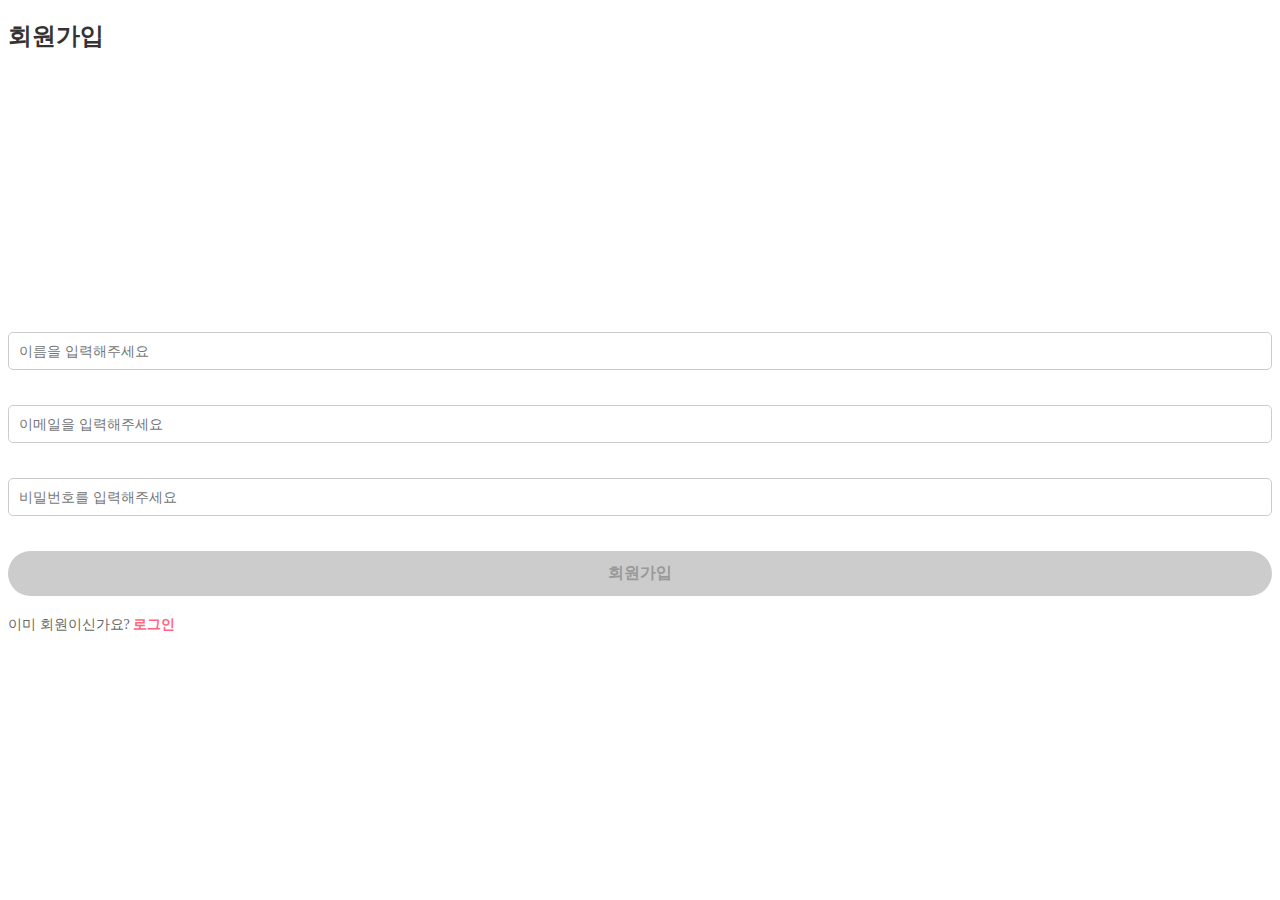
==== html/signup.html @ 5aae117f "Merge pull request #1 from AiLikeHuman/hyun" ====
<!DOCTYPE html>
<html lang="en">
  <head>
    <meta charset="UTF-8" />
    <meta name="viewport" content="width=device-width, initial-scale=1.0" />
    <title>회원가입 및 로그인</title>
    <link rel="stylesheet" href="../css/index.css" />
    <link rel="stylesheet" href="../css/signup.css" />
  </head>
  <body>
    <div class="container" id="signupContainer">
      <h2>회원가입</h2>
      <form id="signupForm" onsubmit="handleSignup(event)">
        <input
          type="text"
          id="signupName"
          placeholder="이름을 입력해주세요"
          required
        />
        <input type="email" id="signupEmail" placeholder="이메일을 입력해주세요" required />
        <input
          type="password"
          id="signupPassword"
          placeholder="비밀번호를 입력해주세요"
          required
        />
        <button type="submit" id="signupButton" disabled>회원가입</button>
      </form>
      <div class="switch-form">
        <p>
          이미 회원이신가요?
          <a href="#" onclick="toggleForms()">로그인</a>
        </p>
      </div>
    </div>

    <div class="container" id="loginContainer" style="display: none">
      <h2>로그인</h2>
      <form id="loginForm" onsubmit="handleLogin(event)">
        <input type="email" id="loginEmail" placeholder="이메일" required />
        <input
          type="password"
          id="loginPassword"
          placeholder="비밀번호"
          required
        />
        <button type="submit">로그인</button>
      </form>
      <div class="switch-form">
        <p>
          아직 회원이 아니신가요?
          <a href="#" onclick="toggleForms()">회원가입</a>
        </p>
      </div>
    </div>

    <script src="../js/fetch.js"></script>
    <script src="../js/signup.js"></script>
    <script>
      function toggleForms() {
        const loginContainer = document.getElementById("loginContainer");
        const signupContainer = document.getElementById("signupContainer");

        if (loginContainer.style.display === "none") {
          loginContainer.style.display = "block";
          signupContainer.style.display = "none";
        } else {
          loginContainer.style.display = "none";
          signupContainer.style.display = "block";
        }
      }

      function handleLogin(event) {
        event.preventDefault();
        const email = document.getElementById("loginEmail").value;
        const password = document.getElementById("loginPassword").value;
        loginUser(email, password);
      }

      function handleSignup(event) {
        event.preventDefault();
        const email = document.getElementById("signupEmail").value;
        const password = document.getElementById("signupPassword").value;
        signupUser(email, password);
      }
    </script>
  </body>
</html>
---- css/signup.css ----
h2 {
    font-size: 24px;
    margin-bottom: 20px;
    color: #333;
    margin-bottom: 280px;
}

form {
    display: flex;
    flex-direction: column;
    gap: 15px;
}

form input {
    padding: 10px;
    font-size: 14px;
    border: 1px solid #ccc;
    border-radius: 5px;
    box-sizing: border-box;
    outline: none;
    transition: border-color 0.3s ease, box-shadow 0.3s ease;
}

form input:focus {
    border-color: #ff6781;
    box-shadow: 0 0 5px rgba(255, 103, 129, 0.5);
}

form button {
    padding: 12px;
    font-size: 16px;
    font-weight: bold;
    background-color: #ff6781;
    color: #fff;
    border: none;
    border-radius: 15px;
    cursor: pointer;
    transition: background-color 0.3s ease;
}

form button:hover {
    background-color: #e0556c;
}

.switch-form {
    margin-top: 20px;
}

.switch-form p {
    font-size: 14px;
    color: #666;
}

.switch-form a {
    color: #ff6781;
    text-decoration: none;
    font-weight: bold;
    transition: color 0.3s ease;
}

.switch-form a:hover {
    color: #e0556c;
}

form input{
    margin-bottom: 20px;
}

/* 기본 버튼 스타일 */
#signupButton {
    width: 100%;
    padding: 12px;
    font-size: 16px;
    font-weight: bold;
    border-radius: 25px;
    border: none;
    transition: background-color 0.3s ease, color 0.3s ease;
    background-color: #ccc; /* 비활성화 기본 색 */
    color: #999; /* 비활성화 기본 글자색 */
    cursor: not-allowed; /* 비활성화 상태 커서 */
  }
  
  /* 비활성화 상태 */
  #signupButton:disabled {
    background-color: #ccc; /* 회색 배경 */
    color: #999; /* 흐린 글자색 */
    cursor: not-allowed;
  }
  
  /* 활성화 상태 */
  #signupButton:not(:disabled) {
    background-color: #ff6781; /* 붉은색 배경 */
    color: #fff; /* 흰 글자색 */
    cursor: pointer;
  }
  
  /* 활성화 상태에서 호버 */
  #signupButton:hover:not(:disabled) {
    background-color: #e0556c; /* 약간 어두운 붉은색 */
  }
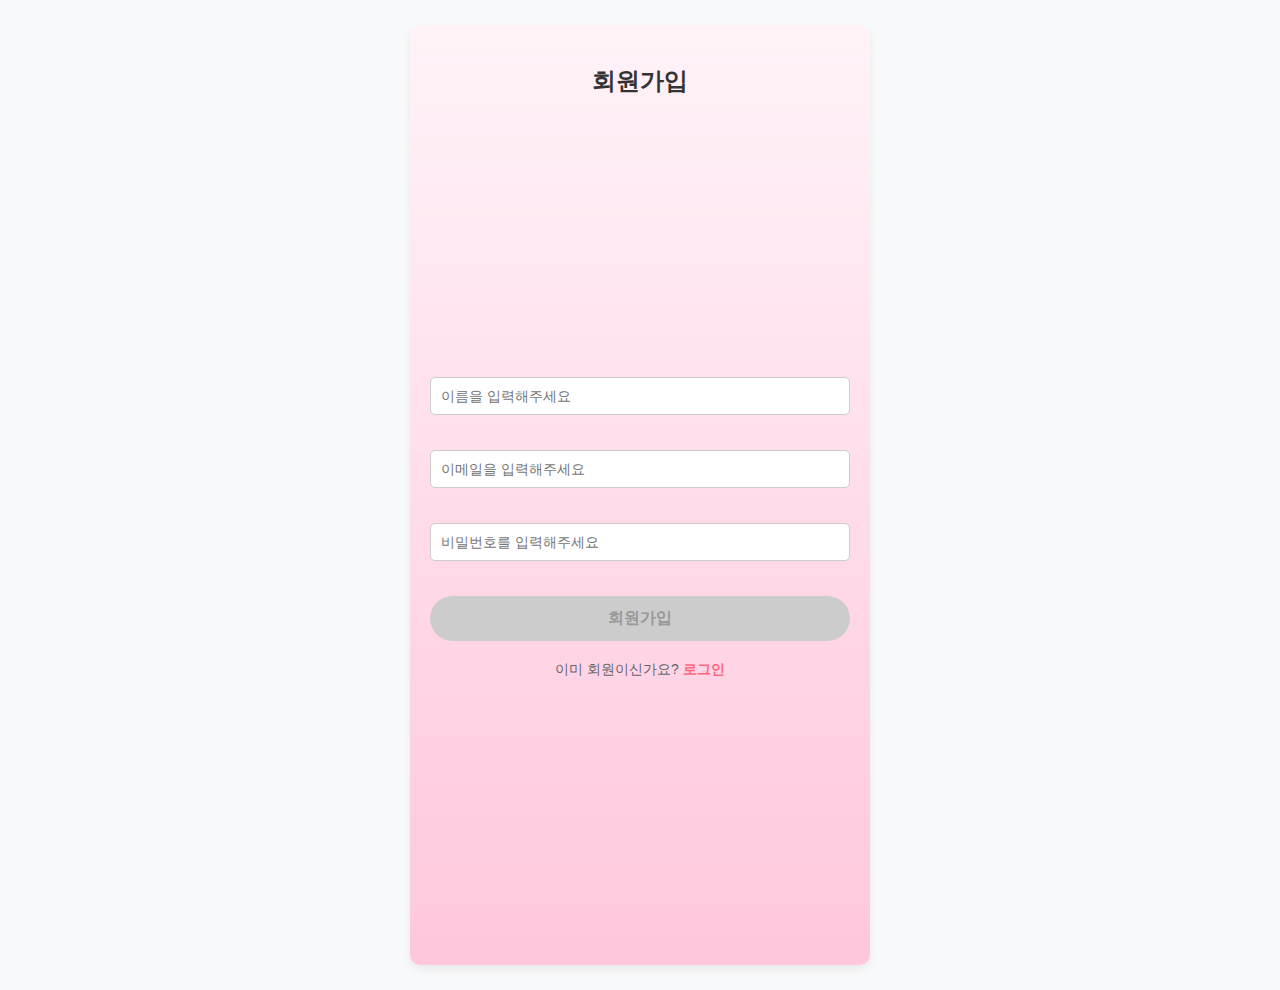
==== commit 961ac6f2: "tt" ====
--- a/html/signup.html
+++ b/html/signup.html
@@ -17,7 +17,12 @@
           placeholder="이름을 입력해주세요"
           required
         />
-        <input type="email" id="signupEmail" placeholder="이메일을 입력해주세요" required />
+        <input
+          type="email"
+          id="signupEmail"
+          placeholder="이메일을 입력해주세요"
+          required
+        />
         <input
           type="password"
           id="signupPassword"
@@ -79,9 +84,10 @@
 
       function handleSignup(event) {
         event.preventDefault();
+        const name = document.getElementById("signupName").value; // 이름 필드 값 가져오기
         const email = document.getElementById("signupEmail").value;
         const password = document.getElementById("signupPassword").value;
-        signupUser(email, password);
+        signupUser(name, email, password);
       }
     </script>
   </body>
--- a/css/index.css
+++ b/css/index.css
@@ -0,0 +1,181 @@
+body {
+  font-family: "Arial", sans-serif;
+  margin: 0;
+  padding: 0;
+  display: flex;
+  justify-content: center;
+  align-items: center;
+  height: 110vh;
+  background-color: #f8f9fa;
+  color: white;
+}
+
+.container {
+  width: 90%;
+  max-width: 420px;
+  background: linear-gradient(
+    to bottom,
+    #fff3f8,
+    #ffc6dd
+  ); /* 그라데이션 색 지정 */
+  border-radius: 10px;
+  box-shadow: 0 4px 8px rgba(109, 101, 101, 0.1);
+  padding: 20px;
+  height: 100vh;
+  text-align: center;
+}
+
+nav {
+  display: flex;
+  flex-direction: row;
+  justify-content: space-between;
+  align-items: center;
+  height: 10vh;
+}
+.Auth {
+  display: flex;
+  background-color: #fe5e9e;
+  border-radius: 10px;
+  padding: 4px;
+  width: 120px;
+  height: 26px;
+  align-items: center;
+  display: flex;
+  justify-content: center;
+}
+.Auth a {
+  color: black;
+  text-decoration: none;
+}
+.Auth p {
+  color: white;
+}
+.sign {
+  margin-right: 10px;
+}
+.login {
+  margin-left: 10px;
+}
+h1 {
+  color: black;
+  font-size: 20px;
+}
+
+p {
+  font-size: 12px;
+}
+section {
+  background-color: gray;
+  display: flex;
+  flex-direction: row;
+  justify-content: center;
+  align-items: center;
+  border-radius: 20px;
+  height: 56px;
+}
+.banner-container {
+  /*배너 컨테이너는 모양 담당 배너 트랙은 움직임 담당*/
+  width: 100%;
+  overflow: hidden;
+  position: relative;
+  background-color: #f1f1f1;
+  border-radius: 10px;
+}
+.banner-track {
+  display: flex;
+  transition: transform 0.5s ease;
+}
+.banner-item {
+  min-width: 100%;
+  text-align: center;
+  padding: 20px;
+  box-sizing: border-box;
+}
+/* 광고 순서 표시 */
+.ad-indicator {
+  position: absolute;
+  bottom: 10px;
+  right: 20px;
+  background-color: rgba(0, 0, 0, 0.5);
+  color: white;
+  padding: 5px 10px;
+  border-radius: 5px;
+}
+/* 프로그레스 바 */
+.progress-bar {
+  position: absolute;
+  bottom: 0;
+  left: 0;
+  height: 5px;
+  background-color: lightgreen;
+  transition: width 3s linear; /* 3초 동안 프로그레스 바가 채워짐 */
+}
+.img_div {
+  display: flex;
+  justify-content: center;
+  align-items: center;
+  margin-right: 20px;
+}
+
+.btn-container {
+  display: flex;
+  flex-direction: column;
+  gap: 10px;
+}
+
+.btn {
+  background-color: #1a73e8;
+  color: white;
+  padding: 10px;
+  border: none;
+  border-radius: 5px;
+  font-size: 16px;
+  cursor: pointer;
+  transition: background-color 0.3s ease;
+}
+
+.btn:hover {
+  background-color: #0b5ed7;
+}
+
+footer {
+  margin-top: 20px;
+  font-size: 14px;
+}
+
+.arrow {
+  font-size: 24px;
+  margin-top: 20px;
+}
+
+main div {
+  display: flex;
+  justify-content: center;
+  margin-top: 35px;
+}
+.friend_selection {
+  margin-top: -10px;
+  display: flex;
+  justify-content: space-around;
+  align-items: center;
+}
+.friend_selection img {
+  width: 165px;
+  background-size: cover;
+}
+.friend_selection div {
+  display: flex;
+  flex-direction: column;
+}
+.friend_selection div p {
+  display: flex;
+  justify-content: flex-start;
+  margin-top: -2px;
+  font-size: 16px;
+  font-weight: bold;
+  color: black;
+}
+
+.main_img {
+  border-radius: 10px;
+}
